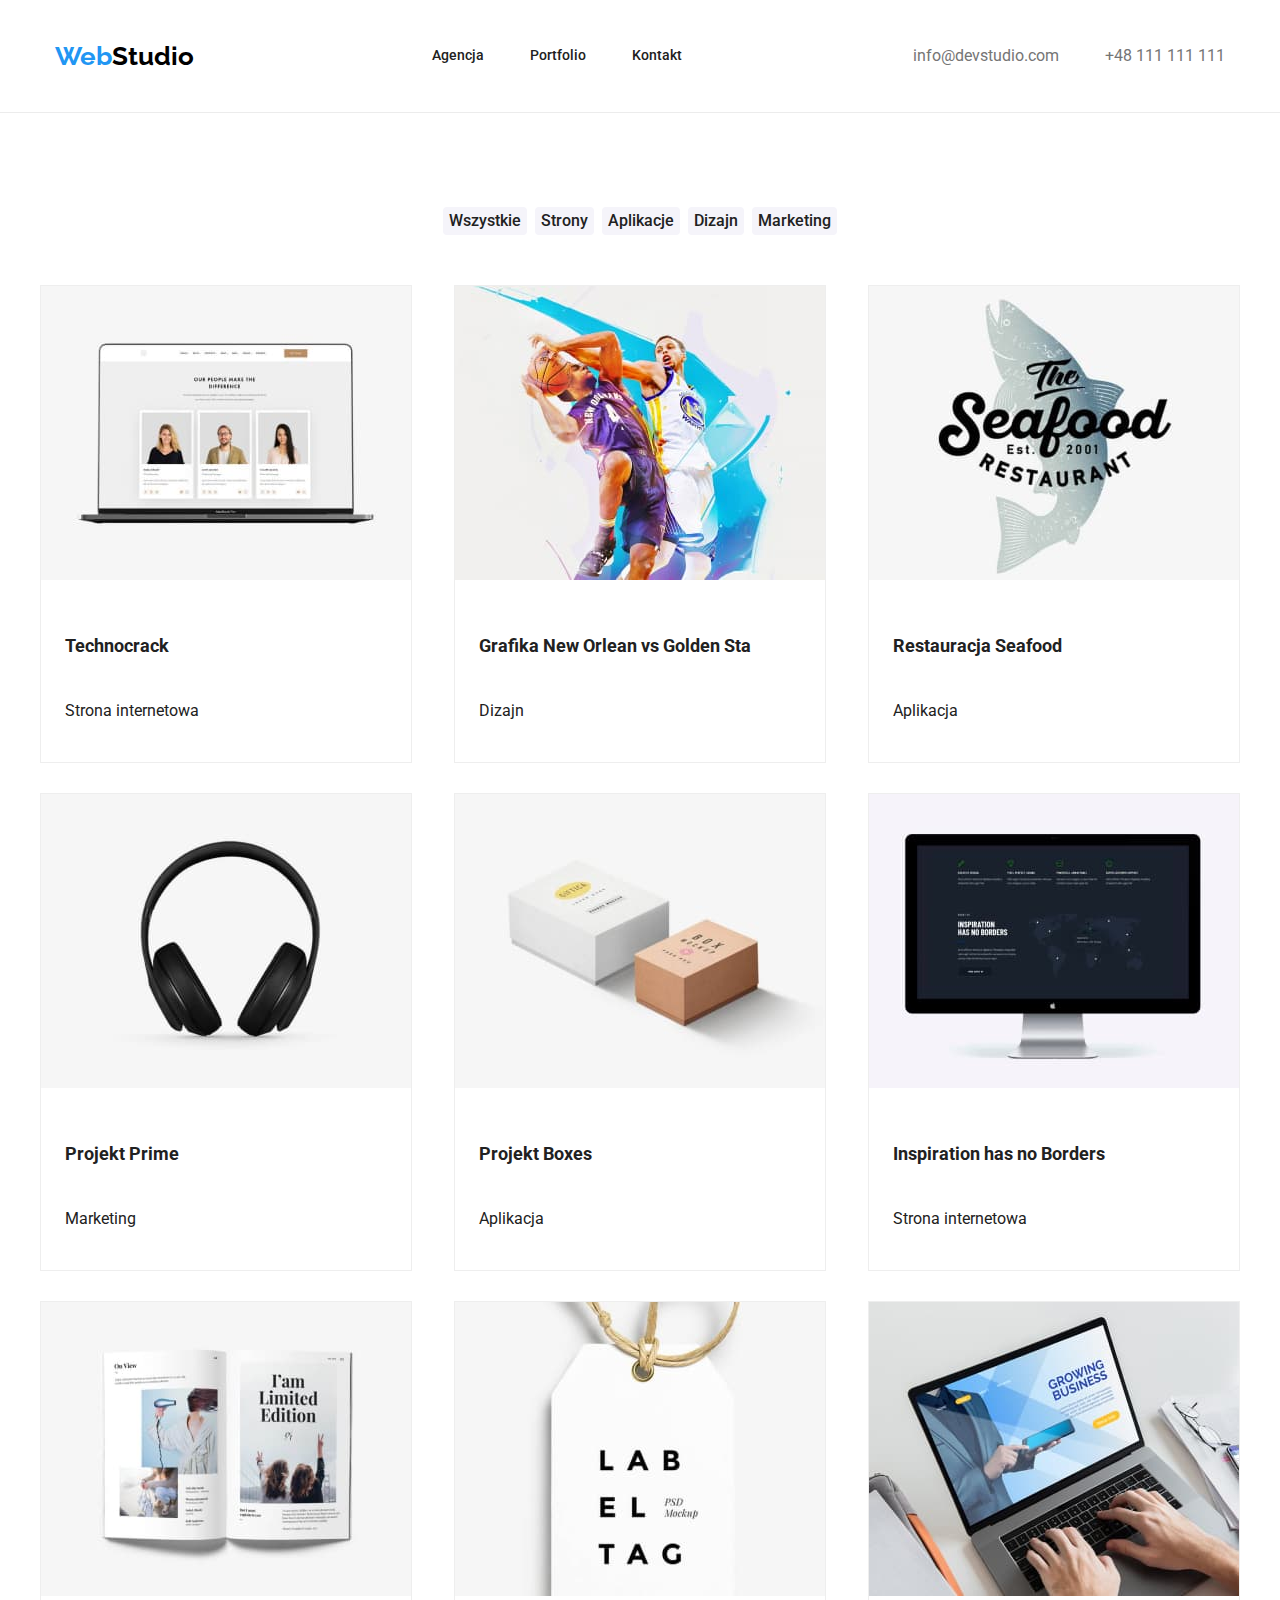
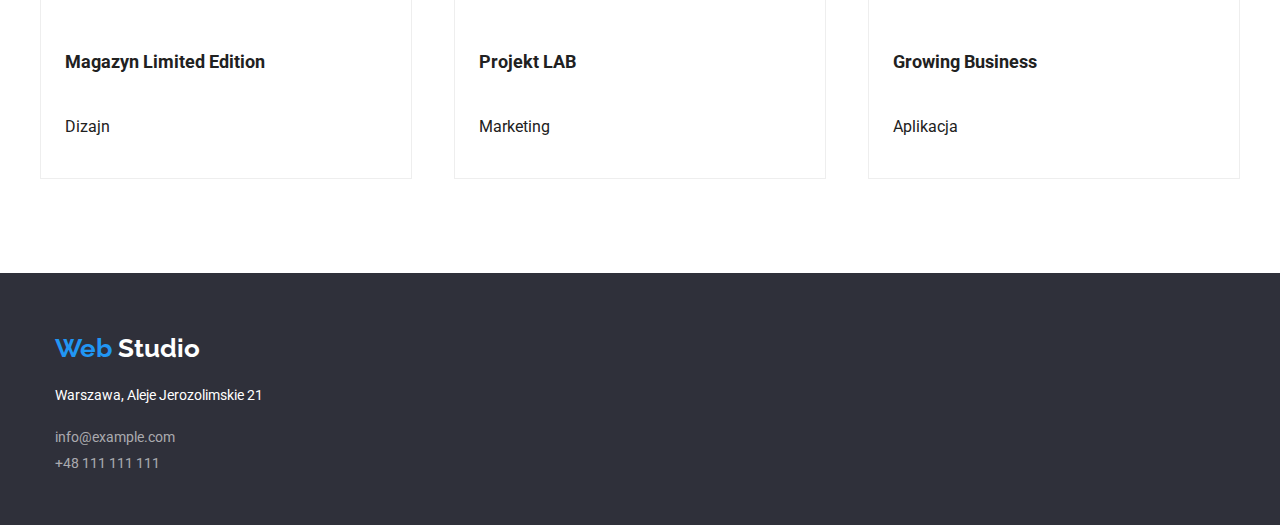
==== portfolio.html @ 0ed85aaf "updated" ====
<!DOCTYPE html>
<html lang="en">
<head>
    <meta charset="UTF-8">
    <meta http-equiv="X-UA-Compatible" content="IE=edge">
    <meta name="viewport" content="width=device-width, initial-scale=1.0">
    <title>Document</title>
    <link
    rel="stylesheet"
    href="https://cdnjs.cloudflare.com/ajax/libs/modern-normalize/1.0.0/modern-normalize.min.css">
    <link rel="preconnect" href="https://fonts.googleapis.com">
<link rel="preconnect" href="https://fonts.gstatic.com" crossorigin>
<link href="https://fonts.googleapis.com/css2?family=Raleway:wght@700&family=Roboto:wght@400;500;700;900&display=swap" rel="stylesheet">
<link rel="stylesheet" href="./css/style.css">
</head>
<body>
    <header class="container-wrapper"><div class="container">
        <a class="webstudio" href="/index.html"><span class="logo">Web</span><span class="logo2">Studio</span></a>
    <nav>
      <ul class="header">
        <li><a class="link" href="./index.html">Agencja</a></li>
        <li><a class="link" href="./portfolio.html">Portfolio</a></li>
        <li><a class="link" href="/kontakt">Kontakt</a></li>
      </ul>
    </nav>
      <ul class="header">
        <li><a class="contact" href="mailto:info@devstudio.com">info@devstudio.com</a></li>
        <li><a class="contact" href="tel:+48111111111">+48 111 111 111</a></li>
      </ul></div>
  </header>

    <main>
        <section>
        <ul class="content-portfolio" >
            <li ><button class="button" type="button">Wszystkie</button></li>
            <li ><button class="button" type="button">Strony</button></li>
            <li ><button class="button" type="button">Aplikacje</button></li>
            <li ><button class="button" type="button">Dizajn</button></li>
            <li ><button class="button" type="button">Marketing</button></li>
        </ul>

            <ul class="content-image">
                <li class="border-img">
                    <img src="./images/img8.jpg" alt="strona internetowa technocrack" width="370" height="294">
                    <h4 class="portfolio">Technocrack</h4>
            <h3 class="type">Strona internetowa</h3>
                </li>
                <li class="border-img">
                    <img src="./images/img9.jpg" alt="Grafika New Orlean vs Golden Star" width="370" height="294">
                    <h4 class="portfolio">Grafika New Orlean vs Golden Sta</h4>
                    <h3 class="type">Dizajn</h3>
                </li>
                <li class="border-img"> <img src="./images/img10.jpg" alt="logo aplikacji Restauracja Seafood" width="370" height="294">
                    <h4 class="portfolio">Restauracja Seafood</h4>
                    <h3 class="type">Aplikacja</h3>
                </li>
                <li class="border-img"> <img src="./images/img11.jpg" alt="Projekt Prime sluchawki" width="370" height="294">
                    <h4 class="portfolio">Projekt Prime</h4>
                    <h3 class="type">Marketing</h3>
                </li>
                <li class="border-img"> <img src="./images/img12.jpg" alt="Projekt Boxes dwa pudelka" width="370" height="294">
                    <h4 class="portfolio">Projekt Boxes</h4>
                    <h3 class="type">Aplikacja</h3>
                </li>
                <li class="border-img"> <img src="./images/img13.jpg" alt="Inspiration has no Borders monitor" width="370" height="294">
                    <h4 class="portfolio">Inspiration has no Borders</h4>
                    <h3 class="type">Strona internetowa</h3>
                </li>
                <li class="border-img"> <img src="./images/img14.jpg" alt="Magazyn Limited Edition" width="370" height="294">
                    <h4 class="portfolio">Magazyn Limited Edition</h4>
                    <h3 class="type">Dizajn</h3>
                </li>
                <li class="border-img"> <img src="./images/img15.jpg" alt="Projekt LAB etykieta" width="370" height="294">
                    <h4 class="portfolio">Projekt LAB</h4>
                    <h3 class="type">Marketing</h3>
                </li>
                <li class="border-img"> <img src="./images/img16.jpg" alt="Growing Business strona aplikacji" width="370" height="294">
                    <h4 class="portfolio">Growing Business</h4>
                    <h3 class="type">Aplikacja</h3>
                </li>
            </ul>
    </section>
</main>

<footer><div class="container"><div class="content-footer">
    <div class="webstudio-footer"><a class="webstudio" href="/"><span class="logo">Web</span><span class="logo3"> Studio</span></a></div>
    <address class="adress">Warszawa, Aleje Jerozolimskie 21</address>
    <ul class="content-footer">
    <li ><a class="contact_footer" href="mailto:info@example.com">info@example.com</a></li>
    <li><a class="contact_footer" href="tel:+48111111111">+48 111 111 111</a></li></ul></div></div>
</footer>

</body>
</html>
---- css/style.css ----
:root {
    --black-main:rgba(33, 33, 33, 1);
    --logo-black: rgba(0, 0 ,0 ,1);
    --main-blue: rgba(33, 150, 243, 1);
    --background-grey: rgba(47, 48, 58, 1);
    --main-white: rgba(255, 255, 255, 1);
    --background-white: rgba(245, 244, 250, 1);
    --main-silver: rgba(117, 117, 117, 1);
    --font-footer: rgba(255, 255, 255, 0.6);
    --background-photo: rgba(255, 255, 255, 1);
    --border-image: rgba(238, 238, 238, 1);
    --border-header: rgba(236, 236, 236, 1);
  }
  body {
    font-family: "Roboto", sans-serif;
    color: var(--black-main);
  }
  header {border-bottom: 1px solid; border-color: var(--border-header);}


.webstudio { font-family: 'Raleway', sans-serif; 
font-style: normal;
font-weight: 700; font-size: 26px;
line-height: 1.19;
width: 145px;
}

.webstudio-footer { 
  margin-bottom: 20px;
  margin-top: 60px;
  }

.logo { color: var(--main-blue);}
.logo2 {color: var(--logo-black);
margin-right: 93px;}
.logo3 {color: var(--main-white);}
.contact { color:  var(--main-silver);
    text-decoration: none;}
.header .link { 
  font-style: normal;
  font-weight:500; font-size: 14px; line-height: 1.14;
  color: var(--black-main);
  display:flex;
}


footer {background-color: var(--background-grey);
  height: 252px;
  max-width: 1600px;
  }
  
.section1 {
  background-color: var(--background-grey);
  max-width: 1600px;
  height: 600px;
  display: flex;
  flex-direction: column;
  justify-content: center;
  align-items: center;
 }
         
h1 { color: var(--main-white);
font-style: normal; font-size: 44px; font-weight: 900; line-height: 1.36;  display: flex;
max-width: 696px;
max-height: 120px;
flex-wrap: wrap;
text-align: center;
margin: 0 auto;}
          
.order { 
background-color: var(--main-blue);
color: var(--main-white); font-family: inherit;
border: none; font-style: normal;
font-weight: 700; font-size: 16px; line-height: 1.88; cursor: pointer;
border-radius: 4px;
margin-top: 40px;
padding: 10px 41px;}
          
.lorem { color:var(--black-main);
font-style: normal; font-size: 14px; font-weight: 700; line-height: 1.36; margin-bottom: 10px; margin-top: 94px; }
      
p { color:
var(--main-silver);
font-style: normal; font-size: 14px; font-weight: 400; line-height: 1.71;}
      
.title { color:var(--black-main);
font-style: normal; 
font-size: 36px; 
font-weight: 700; 
line-height: 1.16; 
text-align: center; 
margin-top: 94px;
margin-bottom: 50px;}

      
.section2 {
background-color: var(--background-white);
height: 648px;
max-width: 1600px;
border-radius: 0px;
display: flex;
flex-direction: column;
justify-content: center;
align-items: center;
margin-top: 94px;
}
      
.name { color:var(--black-main);
font-style: normal; font-size: 16px; font-weight: 500; line-height: 1.17;  }
      
.profession { color: var(--main-silver);
font-style: normal; font-size: 16px; font-weight: 400; line-height: 1.17;  }
      
    
.button { background-color: var(--background-white);
color:  var(--black-main);
border: none; font-family: inherit;
font-style: normal;
font-weight: 500; font-size: 16px; line-height: 1.63; cursor: pointer;
border-radius: 4px;
    
}
    
.portfolio { font-style: normal;
font-weight: 700; font-size: 18px; line-height: 2; padding: 20px 24px 4px;}
    
.type { font-style: normal;
font-weight: 400; font-size: 16px; line-height: 1.86; padding: 4px 24px 20px;}
    
.adress { font-style: normal;
font-weight: 400; font-size: 14px; line-height: 1.71;
color: var(--main-white); padding: 0;
margin-bottom: 9px;}
    
.contact_footer {font-style: normal;
font-weight: 400; font-size: 14px; line-height: 1.86;
color: var(--font-footer); padding-top: 0px; }

.logo:active, .logo2:active , .logo3:active { color: var(--main-blue);}
.logo:hover, .logo2:hover, .logo3:hover, .logo:focus, .logo2:focus, .logo3:focus { color: var(--main-blue);}

.header .link:active { color: var(--main-blue);}
.header .link:hover, .header .link:focus { color:var(--main-blue);}

.header .contact:active {color: var(--main-blue);}
.header .contact:focus, .header .contact:hover {color: var(--main-blue);}

.adress:active, .adress:hover, .adress:focus { color:var(--main-blue);}

.contact_footer:active {color: var(--main-blue);}
.contact_footer:hover, .contact_footer:focus {color: var(--main-blue);}

.buton:active {color: var(--main-white); background-color: var(--main-blue);}
.button:hover, .button:focus {color: var(--main-white);
background-color: var(--main-blue);}

.order:active {color: var(--main-blue);}
/*.order:focus, .order:hover {cursor: pointer;}*/

.background-photo {background-color: var(--background-photo);
text-align: center;}

ul {list-style-type: none;}

a:link {
    text-decoration: none;}
 
a:link .contact {
    text-decoration: none;}

  a:visited { 
    text-decoration: none;}

  a:active { 
    text-decoration: none;}

.container-wrapper {max-width: 1600px;
  width: 100%;
  padding: 0 15px;
  display: flex;
  flex-direction: row;
  align-items: center;
  justify-content: space-between;
  margin: 0 auto;}

.container {
  max-width: 1200px;
  width: 100%;
  padding: 0 15px;
  display: flex;
  flex-direction: row;
  align-items: center;
  justify-content: space-between;
  margin: 0 auto;}

.header {
  display: flex;
  align-items: center;
  margin-left: 93px;
  gap: 46px;
  height: 80px;
}
.container-lorem {max-width: 1200px;
  width: 100%;
  padding: 0 15px;
  display: flex;
  flex-direction: row;
  align-items: center;
  justify-content: space-between;
  margin: 0 auto;
  gap: 30px;}

.container2 {max-width: 1200px;
  width: 100%;
  padding: 0 15px;
  display: flex;
  flex-direction: row;
  align-items: center;
  justify-content: space-between;
  margin: 0 auto;
  gap: 30px;
}

  .content-footer { 
    padding-left: 0;
  }

.content-portfolio {
  display: flex;
  flex-direction: row;
  align-items: center;
  justify-content: center;
  max-width: 1200px;
  width: 100%;
  padding: 0 15px;
  margin: 0 auto;
gap: 8px;
margin-top: 94px;
margin-bottom: 50px;}

.content-image {display: flex;
flex-direction: row;
flex-wrap: wrap;
align-items: center;
justify-content: space-between;
max-width: 1200px;
width: 100%;
padding: 0;
margin: 0 auto;
margin-bottom: 94px;
gap: 30px; }

.border-img { border: 1px solid; 
border-color: var(--border-image);
}
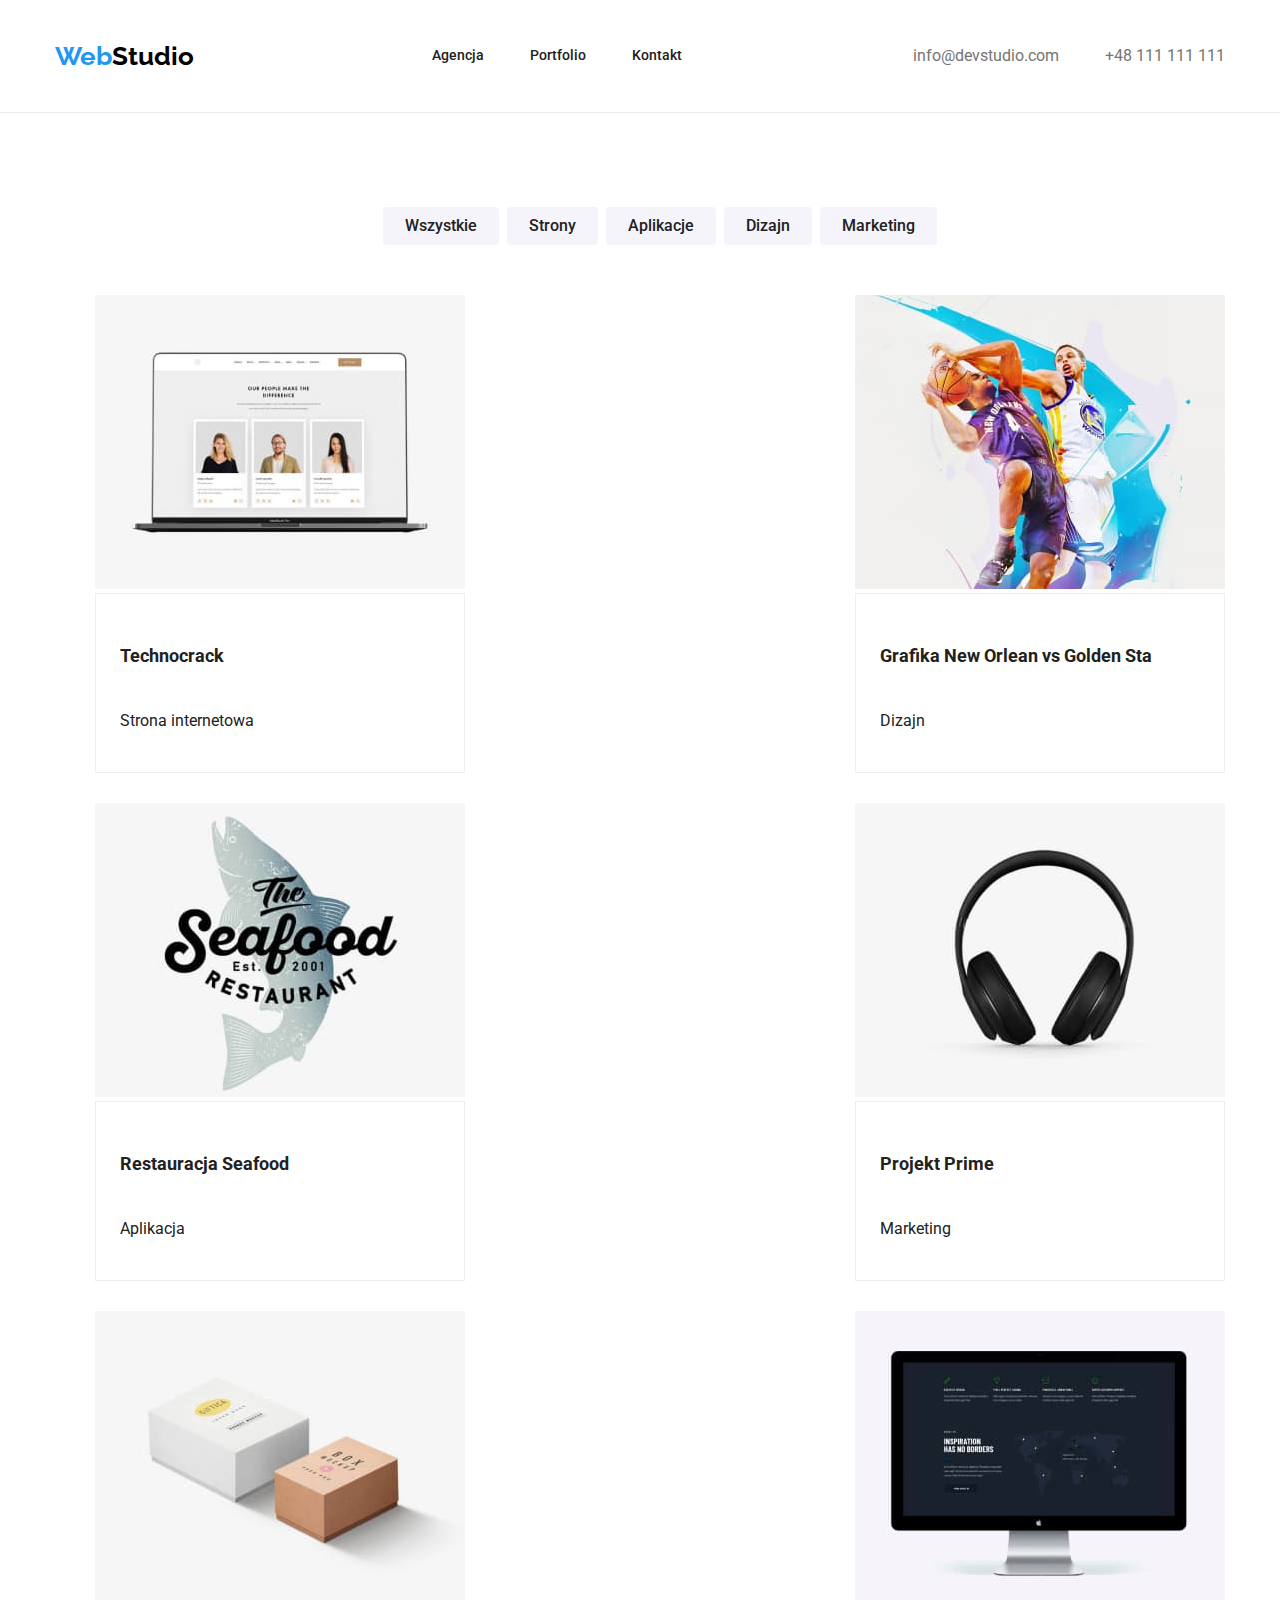
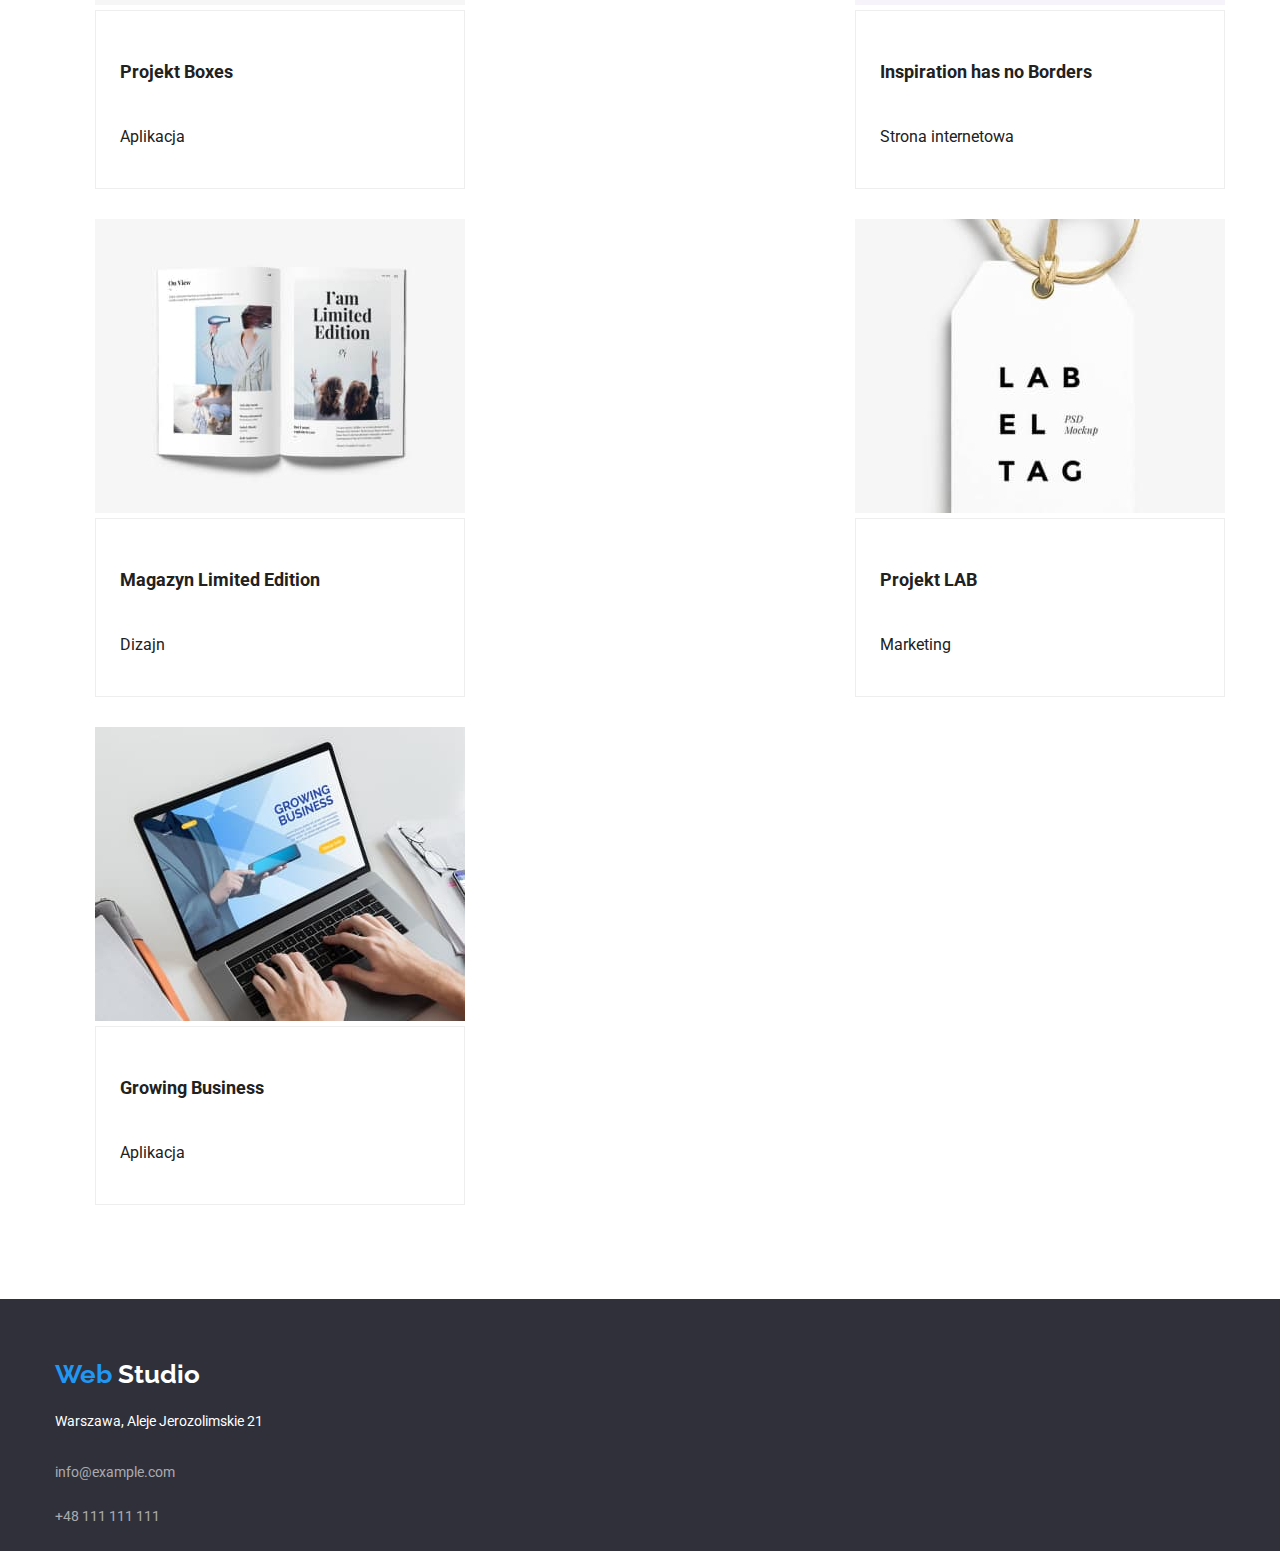
==== commit c8a6dd42: "updated" ====
--- a/portfolio.html
+++ b/portfolio.html
@@ -14,7 +14,7 @@
 <link rel="stylesheet" href="./css/style.css">
 </head>
 <body>
-    <header class="container-wrapper"><div class="container">
+    <header><div class="container"><div class="header-content">
         <a class="webstudio" href="/index.html"><span class="logo">Web</span><span class="logo2">Studio</span></a>
     <nav>
       <ul class="header">
@@ -26,12 +26,12 @@
       <ul class="header">
         <li><a class="contact" href="mailto:info@devstudio.com">info@devstudio.com</a></li>
         <li><a class="contact" href="tel:+48111111111">+48 111 111 111</a></li>
-      </ul></div>
+      </ul></div></div>
   </header>
 
     <main>
-        <section>
-        <ul class="content-portfolio" >
+        <section> <div class="container">
+        <ul class="portfolio-content" >
             <li ><button class="button" type="button">Wszystkie</button></li>
             <li ><button class="button" type="button">Strony</button></li>
             <li ><button class="button" type="button">Aplikacje</button></li>
@@ -39,46 +39,46 @@
             <li ><button class="button" type="button">Marketing</button></li>
         </ul>
 
-            <ul class="content-image">
-                <li class="border-img">
+        <ul class="image-content">
+                <li class="image-item">
                     <img src="./images/img8.jpg" alt="strona internetowa technocrack" width="370" height="294">
-                    <h4 class="portfolio">Technocrack</h4>
-            <h3 class="type">Strona internetowa</h3>
+                    <div class="border-image"><h4 class="portfolio">Technocrack</h4>
+            <h3 class="type">Strona internetowa</h3></div>
                 </li>
-                <li class="border-img">
+                <li class="image-item">
                     <img src="./images/img9.jpg" alt="Grafika New Orlean vs Golden Star" width="370" height="294">
-                    <h4 class="portfolio">Grafika New Orlean vs Golden Sta</h4>
-                    <h3 class="type">Dizajn</h3>
+                    <div class="border-image"><h4 class="portfolio">Grafika New Orlean vs Golden Sta</h4>
+                    <h3 class="type">Dizajn</h3></div>
                 </li>
-                <li class="border-img"> <img src="./images/img10.jpg" alt="logo aplikacji Restauracja Seafood" width="370" height="294">
-                    <h4 class="portfolio">Restauracja Seafood</h4>
-                    <h3 class="type">Aplikacja</h3>
+                <li class="image-itemg"> <img src="./images/img10.jpg" alt="logo aplikacji Restauracja Seafood" width="370" height="294">
+                    <div class="border-image"><h4 class="portfolio">Restauracja Seafood</h4>
+                    <h3 class="type">Aplikacja</h3></div>
                 </li>
-                <li class="border-img"> <img src="./images/img11.jpg" alt="Projekt Prime sluchawki" width="370" height="294">
-                    <h4 class="portfolio">Projekt Prime</h4>
-                    <h3 class="type">Marketing</h3>
+                <li class="image-item"> <img src="./images/img11.jpg" alt="Projekt Prime sluchawki" width="370" height="294">
+                    <div class="border-image"><h4 class="portfolio">Projekt Prime</h4>
+                    <h3 class="type">Marketing</h3></div>
                 </li>
-                <li class="border-img"> <img src="./images/img12.jpg" alt="Projekt Boxes dwa pudelka" width="370" height="294">
-                    <h4 class="portfolio">Projekt Boxes</h4>
-                    <h3 class="type">Aplikacja</h3>
+                <li class="image-item"> <img src="./images/img12.jpg" alt="Projekt Boxes dwa pudelka" width="370" height="294">
+                    <div class="border-image"><h4 class="portfolio">Projekt Boxes</h4>
+                    <h3 class="type">Aplikacja</h3></div>
                 </li>
-                <li class="border-img"> <img src="./images/img13.jpg" alt="Inspiration has no Borders monitor" width="370" height="294">
-                    <h4 class="portfolio">Inspiration has no Borders</h4>
-                    <h3 class="type">Strona internetowa</h3>
+                <li class="image-item"> <img src="./images/img13.jpg" alt="Inspiration has no Borders monitor" width="370" height="294">
+                    <div class="border-image"><h4 class="portfolio">Inspiration has no Borders</h4>
+                    <h3 class="type">Strona internetowa</h3></div>
                 </li>
-                <li class="border-img"> <img src="./images/img14.jpg" alt="Magazyn Limited Edition" width="370" height="294">
-                    <h4 class="portfolio">Magazyn Limited Edition</h4>
-                    <h3 class="type">Dizajn</h3>
+                <li class="image-item"> <img src="./images/img14.jpg" alt="Magazyn Limited Edition" width="370" height="294">
+                    <div class="border-image"><h4 class="portfolio">Magazyn Limited Edition</h4>
+                    <h3 class="type">Dizajn</h3></div>
                 </li>
-                <li class="border-img"> <img src="./images/img15.jpg" alt="Projekt LAB etykieta" width="370" height="294">
-                    <h4 class="portfolio">Projekt LAB</h4>
-                    <h3 class="type">Marketing</h3>
+                <li class="image-item"> <img src="./images/img15.jpg" alt="Projekt LAB etykieta" width="370" height="294">
+                    <div class="border-image"><h4 class="portfolio">Projekt LAB</h4>
+                    <h3 class="type">Marketing</h3></div>
                 </li>
-                <li class="border-img"> <img src="./images/img16.jpg" alt="Growing Business strona aplikacji" width="370" height="294">
-                    <h4 class="portfolio">Growing Business</h4>
-                    <h3 class="type">Aplikacja</h3>
+                <li class="image-item"> <img src="./images/img16.jpg" alt="Growing Business strona aplikacji" width="370" height="294">
+                    <div class="border-image"><h4 class="portfolio">Growing Business</h4>
+                    <h3 class="type">Aplikacja</h3></div>
                 </li>
-            </ul>
+            </ul></div>
     </section>
 </main>
 
@@ -86,8 +86,8 @@
     <div class="webstudio-footer"><a class="webstudio" href="/"><span class="logo">Web</span><span class="logo3"> Studio</span></a></div>
     <address class="adress">Warszawa, Aleje Jerozolimskie 21</address>
     <ul class="content-footer">
-    <li ><a class="contact_footer" href="mailto:info@example.com">info@example.com</a></li>
-    <li><a class="contact_footer" href="tel:+48111111111">+48 111 111 111</a></li></ul></div></div>
+    <li class="footer-item"><a class="contact_footer" href="mailto:info@example.com">info@example.com</a></li>
+    <li class="footer-item"><a class="contact_footer" href="tel:+48111111111">+48 111 111 111</a></li></ul></div></div>
 </footer>
 
 </body>
--- a/css/style.css
+++ b/css/style.css
@@ -25,10 +25,7 @@
 width: 145px;
 }
 
-.webstudio-footer { 
-  margin-bottom: 20px;
-  margin-top: 60px;
-  }
+
 
 .logo { color: var(--main-blue);}
 .logo2 {color: var(--logo-black);
@@ -49,23 +46,25 @@
   max-width: 1600px;
   }
   
-.section1 {
+.baner {
   background-color: var(--background-grey);
   max-width: 1600px;
-  height: 600px;
+  padding: 200px 0;
   display: flex;
   flex-direction: column;
   justify-content: center;
   align-items: center;
+
  }
          
 h1 { color: var(--main-white);
-font-style: normal; font-size: 44px; font-weight: 900; line-height: 1.36;  display: flex;
+font-style: normal; font-size: 44px; font-weight: 900; line-height: 1.36; 
+display: flex;
 max-width: 696px;
 max-height: 120px;
 flex-wrap: wrap;
 text-align: center;
-margin: 0 auto;}
+}
           
 .order { 
 background-color: var(--main-blue);
@@ -77,7 +76,7 @@
 padding: 10px 41px;}
           
 .lorem { color:var(--black-main);
-font-style: normal; font-size: 14px; font-weight: 700; line-height: 1.36; margin-bottom: 10px; margin-top: 94px; }
+font-style: normal; font-size: 14px; font-weight: 700; line-height: 1.36; margin-bottom: 10px; margin-top: 0; }
       
 p { color:
 var(--main-silver);
@@ -93,17 +92,7 @@
 margin-bottom: 50px;}
 
       
-.section2 {
-background-color: var(--background-white);
-height: 648px;
-max-width: 1600px;
-border-radius: 0px;
-display: flex;
-flex-direction: column;
-justify-content: center;
-align-items: center;
-margin-top: 94px;
-}
+
       
 .name { color:var(--black-main);
 font-style: normal; font-size: 16px; font-weight: 500; line-height: 1.17;  }
@@ -118,6 +107,7 @@
 font-style: normal;
 font-weight: 500; font-size: 16px; line-height: 1.63; cursor: pointer;
 border-radius: 4px;
+padding: 6px 22px;
     
 }
     
@@ -158,7 +148,9 @@
 /*.order:focus, .order:hover {cursor: pointer;}*/
 
 .background-photo {background-color: var(--background-photo);
-text-align: center;}
+text-align: center;
+border-radius: 0px 0px 4px 4px;
+box-shadow: 0px 1px 3px rgba(0, 0, 0, 0.12), 0px 1px 1px rgba(0, 0, 0, 0.14), 0px 2px 1px rgba(0, 0, 0, 0.2);}
 
 ul {list-style-type: none;}
 
@@ -174,82 +166,105 @@
   a:active { 
     text-decoration: none;}
 
-.container-wrapper {max-width: 1600px;
-  width: 100%;
-  padding: 0 15px;
+
+.header-content {max-width: 1600px;
+  width: 100%;
   display: flex;
   flex-direction: row;
   align-items: center;
   justify-content: space-between;
-  margin: 0 auto;}
+  }
 
 .container {
   max-width: 1200px;
-  width: 100%;
   padding: 0 15px;
-  display: flex;
-  flex-direction: row;
-  align-items: center;
-  justify-content: space-between;
   margin: 0 auto;}
 
 .header {
   display: flex;
+  flex-direction: row;
   align-items: center;
   margin-left: 93px;
   gap: 46px;
   height: 80px;
-}
-.container-lorem {max-width: 1200px;
-  width: 100%;
-  padding: 0 15px;
+  
+}
+.lorem-wrapper {
+  padding: 94px 0 0;
+  display: flex;
+  flex-direction: row;
+  gap: 30px;}
+
+  .lorem-item {
+    width: 25%;
+  }
+
+.what-we-do {max-width: 1200px;
+  width: 100%;
+  padding: 0 0 94px;
   display: flex;
   flex-direction: row;
   align-items: center;
   justify-content: space-between;
-  margin: 0 auto;
-  gap: 30px;}
-
-.container2 {max-width: 1200px;
-  width: 100%;
-  padding: 0 15px;
+  gap: 30px;
+}
+.what-we-do-item {
+}
+
+.our-team {
+  background-color: var(--background-white);
+  max-width: 1600px;
+  border-radius: 0px;
+  display: flex;
+  flex-direction: column;
+  justify-content: center;
+  align-items: center;
+  margin-top: 94px;
+  }
+
+.our-team-item {max-width: 1200px;
+  width: 100%;
+  padding: 0;
   display: flex;
   flex-direction: row;
   align-items: center;
   justify-content: space-between;
-  margin: 0 auto;
   gap: 30px;
 }
-
   .content-footer { 
     padding-left: 0;
   }
-
-.content-portfolio {
+  .footer-item { 
+    padding: 9px 0;
+  }
+  .webstudio-footer { 
+    
+    padding: 60px 0 20px;
+    }
+.portfolio-content {
   display: flex;
   flex-direction: row;
   align-items: center;
   justify-content: center;
   max-width: 1200px;
   width: 100%;
-  padding: 0 15px;
-  margin: 0 auto;
 gap: 8px;
 margin-top: 94px;
 margin-bottom: 50px;}
 
-.content-image {display: flex;
+.image-content {display: flex;
 flex-direction: row;
 flex-wrap: wrap;
 align-items: center;
 justify-content: space-between;
 max-width: 1200px;
-width: 100%;
-padding: 0;
-margin: 0 auto;
+gap: 30px;
 margin-bottom: 94px;
-gap: 30px; }
-
-.border-img { border: 1px solid; 
+}
+.image-item {flex-basis: calc((100% - 60px) / 3);}
+
+.border-image { border: 1px solid; 
 border-color: var(--border-image);
+
+
 }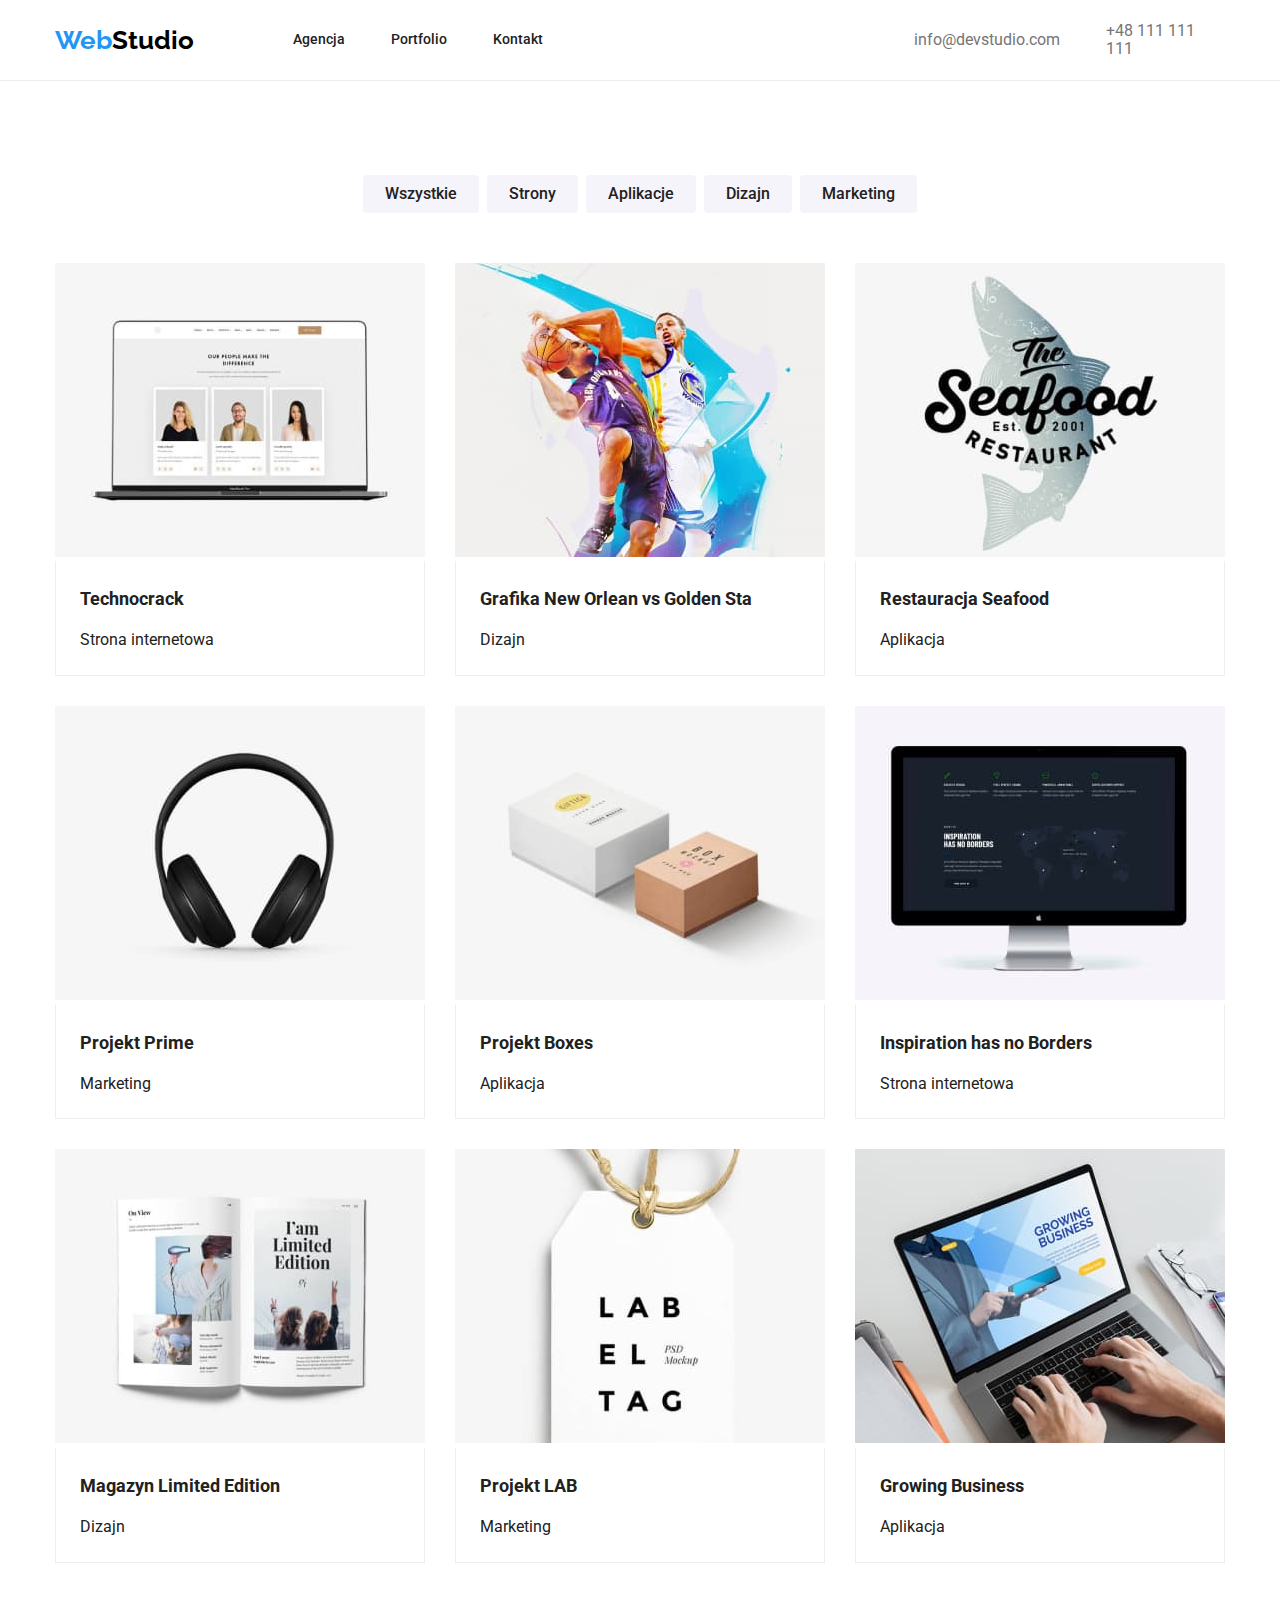
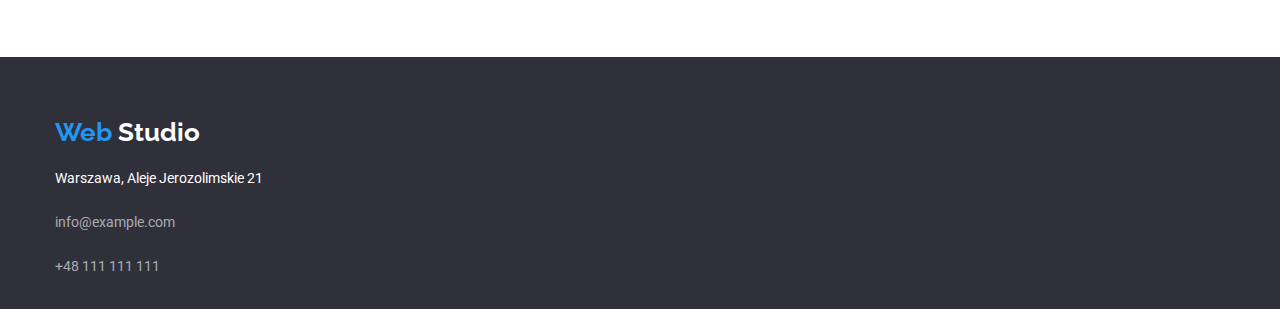
==== commit 33363aab: "updated" ====
--- a/portfolio.html
+++ b/portfolio.html
@@ -16,7 +16,7 @@
 <body>
     <header><div class="container"><div class="header-content">
         <a class="webstudio" href="/index.html"><span class="logo">Web</span><span class="logo2">Studio</span></a>
-    <nav>
+    <nav class="nav-header">
       <ul class="header">
         <li><a class="link" href="./index.html">Agencja</a></li>
         <li><a class="link" href="./portfolio.html">Portfolio</a></li>
--- a/css/style.css
+++ b/css/style.css
@@ -1,3 +1,9 @@
+*,
+*::after,
+*::before {
+    margin: 0;
+    padding: 0;
+}
 :root {
     --black-main:rgba(33, 33, 33, 1);
     --logo-black: rgba(0, 0 ,0 ,1);
@@ -15,7 +21,7 @@
     font-family: "Roboto", sans-serif;
     color: var(--black-main);
   }
-  header {border-bottom: 1px solid; border-color: var(--border-header);}
+  header {border-bottom: 1px solid; border-color: var(--border-header);border-top: none;}
 
 
 .webstudio { font-family: 'Raleway', sans-serif; 
@@ -23,6 +29,7 @@
 font-weight: 700; font-size: 26px;
 line-height: 1.19;
 width: 145px;
+
 }
 
 
@@ -95,10 +102,12 @@
 
       
 .name { color:var(--black-main);
-font-style: normal; font-size: 16px; font-weight: 500; line-height: 1.17;  }
+font-style: normal; font-size: 16px; font-weight: 500; line-height: 1.17; 
+padding: 30px 99px 10px; }
       
 .profession { color: var(--main-silver);
-font-style: normal; font-size: 16px; font-weight: 400; line-height: 1.17;  }
+font-style: normal; font-size: 16px; font-weight: 400; line-height: 1.17; 
+padding-bottom: 30px; }
       
     
 .button { background-color: var(--background-white);
@@ -145,7 +154,7 @@
 background-color: var(--main-blue);}
 
 .order:active {color: var(--main-blue);}
-/*.order:focus, .order:hover {cursor: pointer;}*/
+
 
 .background-photo {background-color: var(--background-photo);
 text-align: center;
@@ -173,6 +182,7 @@
   flex-direction: row;
   align-items: center;
   justify-content: space-between;
+  
   }
 
 .container {
@@ -184,11 +194,14 @@
   display: flex;
   flex-direction: row;
   align-items: center;
-  margin-left: 93px;
   gap: 46px;
   height: 80px;
-  
-}
+  justify-content: space-between; 
+}
+
+.nav-header {margin-left: 93px;
+margin-right: 371px; }
+
 .lorem-wrapper {
   padding: 94px 0 0;
   display: flex;
@@ -230,9 +243,11 @@
   align-items: center;
   justify-content: space-between;
   gap: 30px;
+  margin-bottom: 94px;
 }
   .content-footer { 
     padding-left: 0;
+    
   }
   .footer-item { 
     padding: 9px 0;
@@ -263,7 +278,7 @@
 }
 .image-item {flex-basis: calc((100% - 60px) / 3);}
 
-.border-image { border: 1px solid; 
+.border-image { border-left: 1px solid; border-bottom: 1px solid ; border-right: 1px solid;
 border-color: var(--border-image);
 
 
